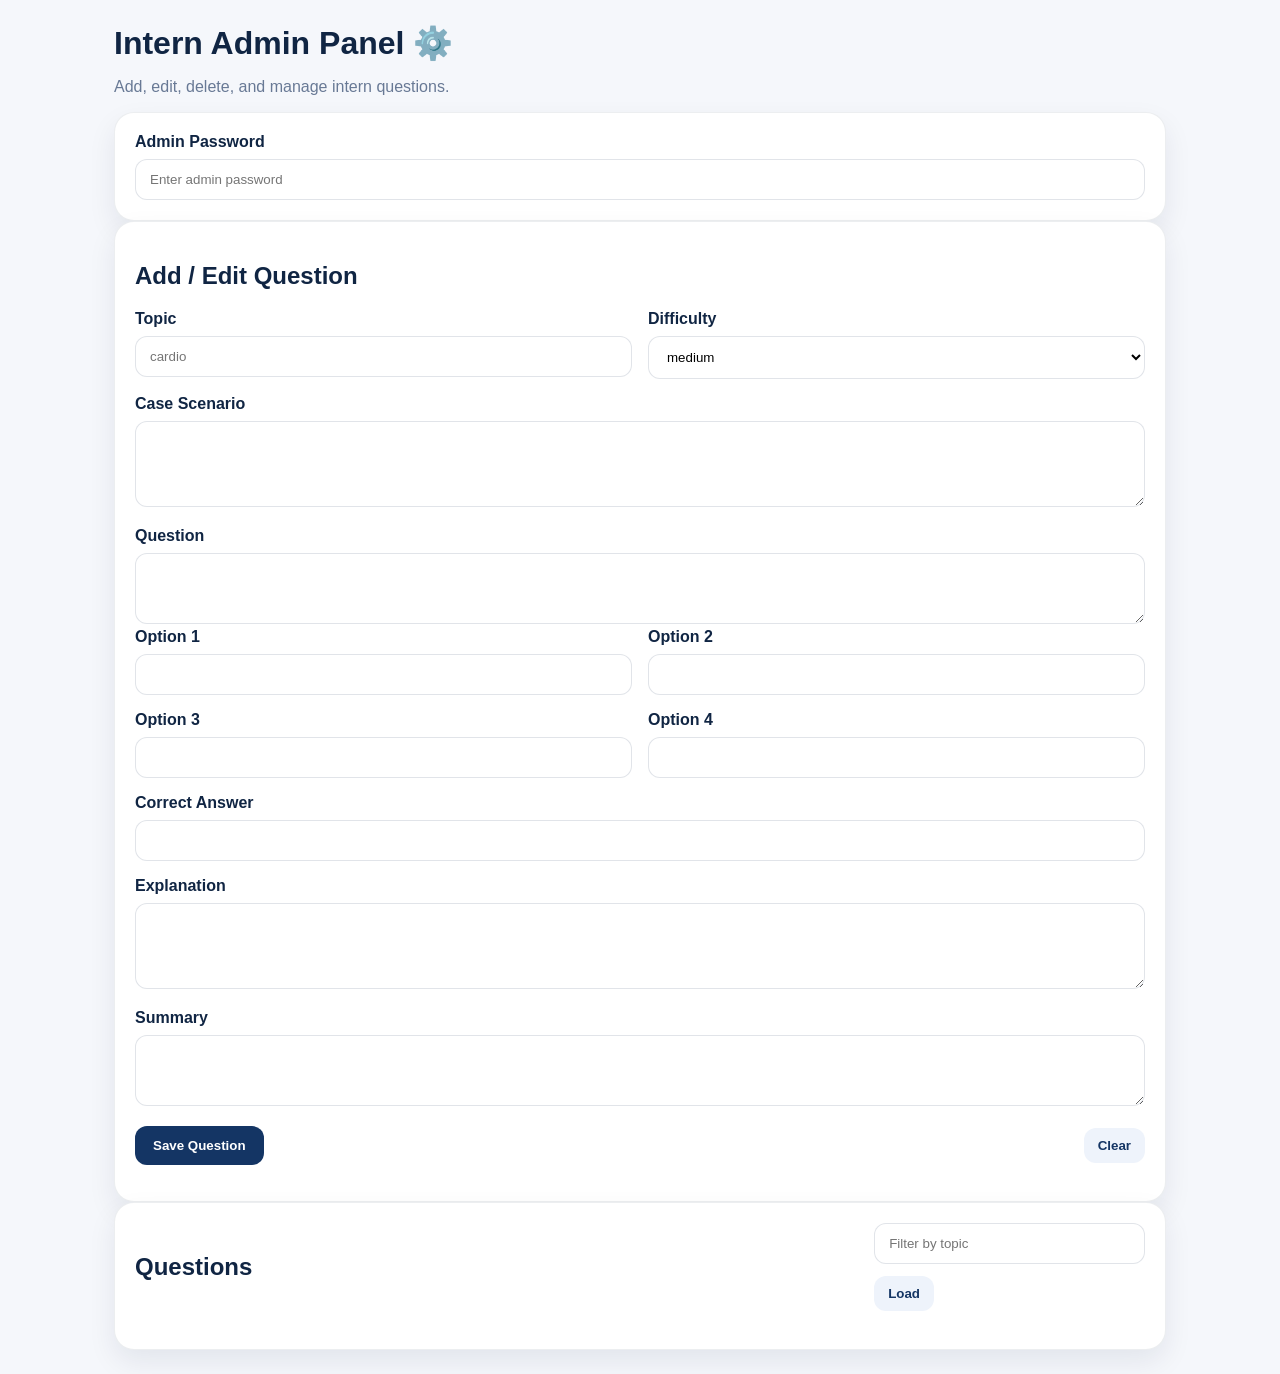
==== admin.html @ e6c75aa5 "Add files via upload" ====
<!DOCTYPE html>
<html lang="en">
<head>
  <meta charset="UTF-8" />
  <meta name="viewport" content="width=device-width, initial-scale=1.0" />
  <title>Intern Admin</title>
  <link rel="stylesheet" href="./intern.css" />
</head>
<body>
  <div class="container">
    <header class="topbar">
      <h1>Intern Admin Panel ⚙️</h1>
      <p class="muted">Add, edit, delete, and manage intern questions.</p>
    </header>

    <section class="card">
      <label>Admin Password</label>
      <input id="adminPassword" type="password" placeholder="Enter admin password" />
    </section>

    <section class="card">
      <h2>Add / Edit Question</h2>

      <input id="questionId" type="hidden" />

      <div class="grid two">
        <div>
          <label>Topic</label>
          <input id="topic" type="text" placeholder="cardio" />
        </div>
        <div>
          <label>Difficulty</label>
          <select id="difficulty">
            <option value="easy">easy</option>
            <option value="medium" selected>medium</option>
            <option value="hard">hard</option>
          </select>
        </div>
      </div>

      <div class="row">
        <label>Case Scenario</label>
        <textarea id="caseScenario" rows="4"></textarea>
      </div>

      <div class="row">
        <label>Question</label>
        <textarea id="question" rows="3"></textarea>
      </div>

      <div class="grid two">
        <div>
          <label>Option 1</label>
          <input id="opt1" type="text" />
        </div>
        <div>
          <label>Option 2</label>
          <input id="opt2" type="text" />
        </div>
        <div>
          <label>Option 3</label>
          <input id="opt3" type="text" />
        </div>
        <div>
          <label>Option 4</label>
          <input id="opt4" type="text" />
        </div>
      </div>

      <div class="row">
        <label>Correct Answer</label>
        <input id="correctAnswer" type="text" />
      </div>

      <div class="row">
        <label>Explanation</label>
        <textarea id="explanation" rows="4"></textarea>
      </div>

      <div class="row">
        <label>Summary</label>
        <textarea id="summary" rows="3"></textarea>
      </div>

      <div class="small-row" style="margin-top:16px;">
        <button id="saveBtn" class="primary-btn" type="button">Save Question</button>
        <button id="clearBtn" class="mini-btn" type="button">Clear</button>
      </div>

      <div id="adminMessage" class="row"></div>
    </section>

    <section class="card">
      <div class="review-head">
        <div>
          <h2>Questions</h2>
        </div>
        <div class="small-row">
          <input id="filterTopic" type="text" placeholder="Filter by topic" />
          <button id="loadBtn" class="mini-btn" type="button">Load</button>
        </div>
      </div>
      <div id="questionList" class="review-list"></div>
    </section>
  </div>

  <script src="./admin.js"></script>
</body>
</html>
---- intern.css ----
* { box-sizing: border-box; }
body {
  margin: 0;
  font-family: Inter, Arial, sans-serif;
  background: #f5f7fb;
  color: #102543;
}
.container {
  max-width: 1100px;
  margin: 0 auto;
  padding: 24px;
}
.topbar h1 {
  margin: 0 0 8px;
}
.muted {
  color: #687995;
}
.small {
  font-size: 0.92rem;
}
.hidden {
  display: none !important;
}
.card {
  background: #fff;
  border: 1px solid rgba(14,37,73,0.08);
  border-radius: 20px;
  padding: 20px;
  box-shadow: 0 12px 28px rgba(10,31,60,0.08);
}
.grid {
  display: grid;
  gap: 16px;
}
.grid.two {
  grid-template-columns: repeat(2, minmax(0,1fr));
  margin-bottom: 16px;
}
label {
  display: block;
  margin-bottom: 8px;
  font-weight: 700;
}
input, select, textarea {
  width: 100%;
  padding: 12px 14px;
  border-radius: 12px;
  border: 1px solid rgba(14,37,73,0.12);
  background: #fff;
}
.row {
  margin-top: 16px;
}
.primary-btn, .danger-btn, .mini-btn, .option-btn, .nav-btn {
  border: 0;
  border-radius: 12px;
  cursor: pointer;
  font-weight: 700;
}
.primary-btn {
  background: #143564;
  color: #fff;
  padding: 12px 18px;
}
.danger-btn {
  background: #d84d4d;
  color: #fff;
  padding: 12px 18px;
}
.mini-btn {
  background: #eef3fb;
  color: #143564;
  padding: 10px 14px;
}
.topic-block {
  margin-top: 10px;
}
.topic-head, .small-row, .review-head, .question-top, .action-row {
  display: flex;
  gap: 12px;
  align-items: center;
  justify-content: space-between;
  flex-wrap: wrap;
}
.topics-wrap {
  display: grid;
  grid-template-columns: repeat(auto-fill, minmax(180px, 1fr));
  gap: 10px;
  margin-top: 12px;
}
.topic-item {
  border: 1px solid rgba(14,37,73,0.08);
  background: #f8fbff;
  border-radius: 14px;
  padding: 12px;
}
.topic-item label {
  margin: 0;
  display: flex;
  gap: 8px;
  align-items: center;
  font-weight: 600;
}
#examShell {
  display: grid;
  grid-template-columns: 280px 1fr;
  gap: 18px;
  margin-top: 18px;
}
.sidebar {
  position: sticky;
  top: 20px;
  height: fit-content;
}
.pill {
  display: inline-block;
  padding: 8px 12px;
  border-radius: 999px;
  background: #fbf3d8;
  color: #102543;
  font-weight: 700;
}
.timer {
  font-size: 2rem;
  font-weight: 800;
  margin-top: 14px;
}
.progress-wrap {
  margin-top: 16px;
}
.progress-bar {
  width: 100%;
  height: 12px;
  border-radius: 999px;
  background: rgba(14,37,73,0.1);
  overflow: hidden;
}
.progress-fill {
  height: 100%;
  width: 0%;
  background: linear-gradient(90deg, #d7b14b, #e8c765);
}
.question-area {
  min-height: 420px;
}
.case-box, .answer-box, .summary-box, .review-card {
  border-radius: 16px;
  padding: 14px;
  margin-top: 14px;
}
.case-box {
  background: #f7faff;
  border: 1px solid rgba(14,37,73,0.08);
}
.answer-box {
  background: #eaf8f1;
  border: 1px solid rgba(28,157,97,0.2);
}
.summary-box {
  background: #eef6ff;
  border: 1px solid rgba(20,53,100,0.12);
}
.option-list {
  display: grid;
  gap: 12px;
  margin-top: 18px;
}
.option-btn {
  width: 100%;
  text-align: left;
  padding: 14px 16px;
  background: #fcfdff;
  border: 1px solid rgba(14,37,73,0.1);
}
.option-btn.selected {
  background: #eef6ff;
  border-color: #143564;
}
.option-btn.correct {
  background: #eaf8f1;
  border-color: rgba(28,157,97,0.28);
}
.option-btn.wrong {
  background: #fff0f0;
  border-color: rgba(216,77,77,0.24);
}
.bookmark-btn {
  background: #fff;
  border: 1px solid rgba(14,37,73,0.12);
  padding: 10px 14px;
  border-radius: 12px;
  cursor: pointer;
}
.bookmark-btn.active {
  background: #fbf3d8;
}
.review-list {
  display: grid;
  gap: 16px;
  margin-top: 18px;
}
.review-card {
  background: #f8fbff;
  border: 1px solid rgba(14,37,73,0.08);
}
.status-correct {
  color: #1c9d61;
  font-weight: 800;
}
.status-wrong {
  color: #d84d4d;
  font-weight: 800;
}
@media (max-width: 860px) {
  .grid.two, #examShell {
    grid-template-columns: 1fr;
  }
}
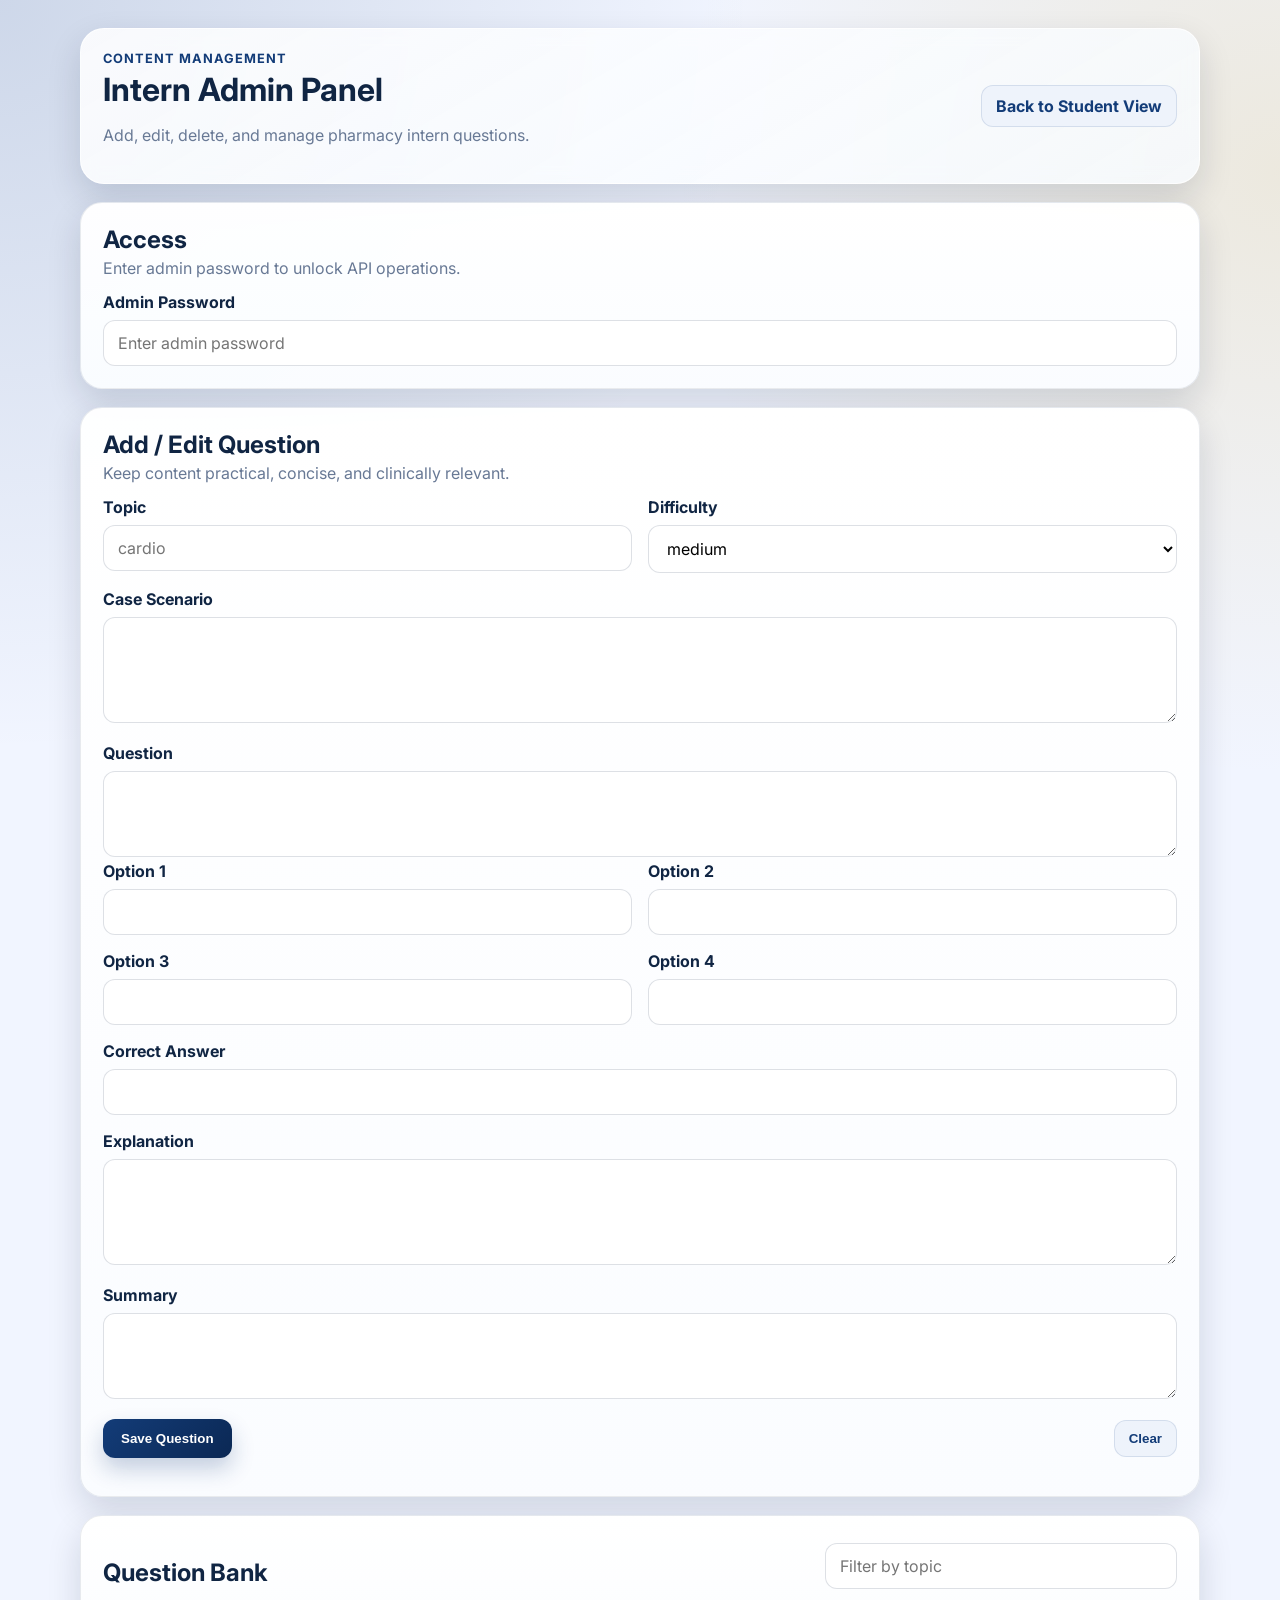
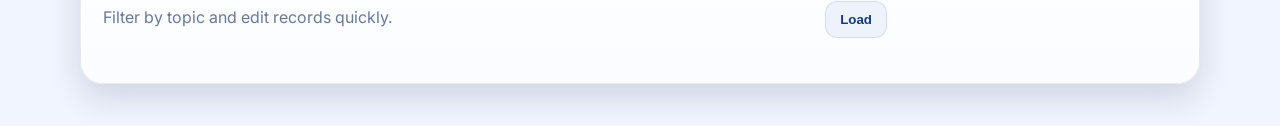
==== commit 21c6a6a1: "Rebuild student and admin UI with premium pharmacy-focused redesign" ====
--- a/admin.html
+++ b/admin.html
@@ -1,109 +1,130 @@
-<!DOCTYPE html>
-<html lang="en">
-<head>
-  <meta charset="UTF-8" />
-  <meta name="viewport" content="width=device-width, initial-scale=1.0" />
-  <title>Intern Admin</title>
-  <link rel="stylesheet" href="./intern.css" />
-</head>
-<body>
-  <div class="container">
-    <header class="topbar">
-      <h1>Intern Admin Panel ⚙️</h1>
-      <p class="muted">Add, edit, delete, and manage intern questions.</p>
-    </header>
-
-    <section class="card">
-      <label>Admin Password</label>
-      <input id="adminPassword" type="password" placeholder="Enter admin password" />
-    </section>
-
-    <section class="card">
-      <h2>Add / Edit Question</h2>
-
-      <input id="questionId" type="hidden" />
-
-      <div class="grid two">
-        <div>
-          <label>Topic</label>
-          <input id="topic" type="text" placeholder="cardio" />
-        </div>
-        <div>
-          <label>Difficulty</label>
-          <select id="difficulty">
-            <option value="easy">easy</option>
-            <option value="medium" selected>medium</option>
-            <option value="hard">hard</option>
-          </select>
-        </div>
-      </div>
-
-      <div class="row">
-        <label>Case Scenario</label>
-        <textarea id="caseScenario" rows="4"></textarea>
-      </div>
-
-      <div class="row">
-        <label>Question</label>
-        <textarea id="question" rows="3"></textarea>
-      </div>
-
-      <div class="grid two">
-        <div>
-          <label>Option 1</label>
-          <input id="opt1" type="text" />
-        </div>
-        <div>
-          <label>Option 2</label>
-          <input id="opt2" type="text" />
-        </div>
-        <div>
-          <label>Option 3</label>
-          <input id="opt3" type="text" />
-        </div>
-        <div>
-          <label>Option 4</label>
-          <input id="opt4" type="text" />
-        </div>
-      </div>
-
-      <div class="row">
-        <label>Correct Answer</label>
-        <input id="correctAnswer" type="text" />
-      </div>
-
-      <div class="row">
-        <label>Explanation</label>
-        <textarea id="explanation" rows="4"></textarea>
-      </div>
-
-      <div class="row">
-        <label>Summary</label>
-        <textarea id="summary" rows="3"></textarea>
-      </div>
-
-      <div class="small-row" style="margin-top:16px;">
-        <button id="saveBtn" class="primary-btn" type="button">Save Question</button>
-        <button id="clearBtn" class="mini-btn" type="button">Clear</button>
-      </div>
-
-      <div id="adminMessage" class="row"></div>
-    </section>
-
-    <section class="card">
-      <div class="review-head">
-        <div>
-          <h2>Questions</h2>
-        </div>
-        <div class="small-row">
-          <input id="filterTopic" type="text" placeholder="Filter by topic" />
-          <button id="loadBtn" class="mini-btn" type="button">Load</button>
-        </div>
-      </div>
-      <div id="questionList" class="review-list"></div>
-    </section>
-  </div>
-
-  <script src="./admin.js"></script>
-</body>
-</html>+<!DOCTYPE html>
+<html lang="en">
+<head>
+  <meta charset="UTF-8" />
+  <meta name="viewport" content="width=device-width, initial-scale=1.0" />
+  <title>Intern Admin | PharmaPrep</title>
+  <link rel="preconnect" href="https://fonts.googleapis.com">
+  <link rel="preconnect" href="https://fonts.gstatic.com" crossorigin>
+  <link href="https://fonts.googleapis.com/css2?family=Inter:wght@400;500;600;700;800&display=swap" rel="stylesheet">
+  <link rel="stylesheet" href="./intern.css" />
+</head>
+<body>
+  <div class="page-shell">
+    <div class="container admin-layout">
+      <header class="topbar glass reveal">
+        <nav class="site-nav">
+          <div>
+            <p class="eyebrow">Content Management</p>
+            <h1>Intern Admin Panel</h1>
+            <p class="muted">Add, edit, delete, and manage pharmacy intern questions.</p>
+          </div>
+          <div class="small-row nav-actions">
+            <a class="mini-btn link-btn" href="./index.html">Back to Student View</a>
+          </div>
+        </nav>
+      </header>
+
+      <section class="card reveal delay-1">
+        <div class="section-head">
+          <h2>Access</h2>
+          <p class="muted">Enter admin password to unlock API operations.</p>
+        </div>
+        <label for="adminPassword">Admin Password</label>
+        <input id="adminPassword" type="password" placeholder="Enter admin password" />
+      </section>
+
+      <section class="card reveal delay-2">
+        <div class="section-head">
+          <h2>Add / Edit Question</h2>
+          <p class="muted">Keep content practical, concise, and clinically relevant.</p>
+        </div>
+
+        <input id="questionId" type="hidden" />
+
+        <div class="grid two">
+          <div>
+            <label for="topic">Topic</label>
+            <input id="topic" type="text" placeholder="cardio" />
+          </div>
+          <div>
+            <label for="difficulty">Difficulty</label>
+            <select id="difficulty">
+              <option value="easy">easy</option>
+              <option value="medium" selected>medium</option>
+              <option value="hard">hard</option>
+            </select>
+          </div>
+        </div>
+
+        <div class="row">
+          <label for="caseScenario">Case Scenario</label>
+          <textarea id="caseScenario" rows="4"></textarea>
+        </div>
+
+        <div class="row">
+          <label for="question">Question</label>
+          <textarea id="question" rows="3"></textarea>
+        </div>
+
+        <div class="grid two">
+          <div>
+            <label for="opt1">Option 1</label>
+            <input id="opt1" type="text" />
+          </div>
+          <div>
+            <label for="opt2">Option 2</label>
+            <input id="opt2" type="text" />
+          </div>
+          <div>
+            <label for="opt3">Option 3</label>
+            <input id="opt3" type="text" />
+          </div>
+          <div>
+            <label for="opt4">Option 4</label>
+            <input id="opt4" type="text" />
+          </div>
+        </div>
+
+        <div class="row">
+          <label for="correctAnswer">Correct Answer</label>
+          <input id="correctAnswer" type="text" />
+        </div>
+
+        <div class="row">
+          <label for="explanation">Explanation</label>
+          <textarea id="explanation" rows="4"></textarea>
+        </div>
+
+        <div class="row">
+          <label for="summary">Summary</label>
+          <textarea id="summary" rows="3"></textarea>
+        </div>
+
+        <div class="small-row" style="margin-top:16px;">
+          <button id="saveBtn" class="primary-btn" type="button">Save Question</button>
+          <button id="clearBtn" class="mini-btn" type="button">Clear</button>
+        </div>
+
+        <div id="adminMessage" class="row"></div>
+      </section>
+
+      <section class="card reveal delay-3">
+        <div class="review-head">
+          <div>
+            <h2>Question Bank</h2>
+            <p class="muted">Filter by topic and edit records quickly.</p>
+          </div>
+          <div class="small-row">
+            <input id="filterTopic" type="text" placeholder="Filter by topic" />
+            <button id="loadBtn" class="mini-btn" type="button">Load</button>
+          </div>
+        </div>
+        <div id="questionList" class="review-list"></div>
+      </section>
+    </div>
+  </div>
+
+  <script src="./admin.js"></script>
+</body>
+</html>
--- a/intern.css
+++ b/intern.css
@@ -1,100 +1,281 @@
 * { box-sizing: border-box; }
-body {
+
+:root {
+  --bg: #f1f5ff;
+  --bg-deep: #0d1f3d;
+  --surface: #ffffff;
+  --surface-soft: #f8fbff;
+  --text: #102543;
+  --muted: #687995;
+  --border: rgba(14, 37, 73, 0.14);
+  --primary: #133c78;
+  --primary-strong: #0b2854;
+  --gold: #d7b14b;
+  --gold-soft: #f7e6b5;
+  --danger: #d84d4d;
+  --success: #1c9d61;
+  --shadow: 0 14px 34px rgba(8, 23, 48, 0.14);
+}
+
+html, body {
   margin: 0;
   font-family: Inter, Arial, sans-serif;
-  background: #f5f7fb;
-  color: #102543;
-}
+  color: var(--text);
+  background:
+    radial-gradient(circle at 0% 0%, rgba(19, 60, 120, .16), transparent 35%),
+    radial-gradient(circle at 100% 10%, rgba(215, 177, 75, .18), transparent 30%),
+    var(--bg);
+}
+
+a {
+  color: inherit;
+  text-decoration: none;
+}
+
+.page-shell {
+  min-height: 100dvh;
+  padding: 28px 0 42px;
+}
+
 .container {
-  max-width: 1100px;
-  margin: 0 auto;
-  padding: 24px;
-}
+  width: min(1120px, calc(100% - 32px));
+  margin-inline: auto;
+  display: grid;
+  gap: 18px;
+}
+
+.topbar {
+  border-radius: 24px;
+  padding: 22px;
+}
+
+.glass {
+  background: linear-gradient(150deg, rgba(255,255,255,0.86), rgba(247, 251, 255, 0.80));
+  border: 1px solid rgba(255, 255, 255, 0.75);
+  box-shadow: var(--shadow);
+  backdrop-filter: blur(8px);
+}
+
+.site-nav {
+  display: flex;
+  align-items: center;
+  justify-content: space-between;
+  gap: 14px;
+  flex-wrap: wrap;
+}
+
+.eyebrow {
+  margin: 0 0 4px;
+  color: var(--primary);
+  font-size: .8rem;
+  font-weight: 700;
+  letter-spacing: .08em;
+  text-transform: uppercase;
+}
+
 .topbar h1 {
-  margin: 0 0 8px;
-}
-.muted {
-  color: #687995;
-}
-.small {
-  font-size: 0.92rem;
-}
-.hidden {
-  display: none !important;
-}
+  margin: 0;
+  font-size: clamp(1.4rem, 3vw, 2rem);
+}
+
+.hero-grid {
+  margin-top: 18px;
+  display: grid;
+  grid-template-columns: 1.4fr 1fr;
+  gap: 16px;
+}
+
+.hero-grid h2 {
+  margin: 6px 0 8px;
+  font-size: clamp(1.2rem, 2.4vw, 1.8rem);
+}
+
+.hero-grid p {
+  margin: 0;
+  line-height: 1.55;
+}
+
+.hero-chips {
+  margin-top: 14px;
+  display: flex;
+  flex-wrap: wrap;
+  gap: 10px;
+}
+
+.stat-chip {
+  border-radius: 999px;
+  border: 1px solid rgba(19, 60, 120, .16);
+  background: #fff;
+  padding: 8px 12px;
+  font-size: .9rem;
+}
+
+.hero-art {
+  position: relative;
+  min-height: 160px;
+}
+
+.hero-orb {
+  position: absolute;
+  inset: 14px 0 0 auto;
+  width: 140px;
+  height: 140px;
+  border-radius: 50%;
+  background: radial-gradient(circle at 40% 40%, var(--gold-soft), var(--gold));
+  filter: blur(1px);
+}
+
+.hero-card {
+  position: absolute;
+  bottom: 0;
+  left: 0;
+  width: min(280px, 95%);
+  background: linear-gradient(160deg, rgba(13, 31, 61, .95), rgba(19, 60, 120, .92));
+  color: #fff;
+  border-radius: 18px;
+  border: 1px solid rgba(255,255,255,.12);
+  padding: 16px;
+}
+
+.hero-card p { margin: 0; }
+.hero-card h3 { margin: 6px 0; color: #fff; }
+
+.muted { color: var(--muted); }
+.small { font-size: .92rem; }
+.hidden { display: none !important; }
+
 .card {
-  background: #fff;
-  border: 1px solid rgba(14,37,73,0.08);
-  border-radius: 20px;
-  padding: 20px;
-  box-shadow: 0 12px 28px rgba(10,31,60,0.08);
-}
+  background: linear-gradient(180deg, rgba(255,255,255,.97), rgba(250,252,255,.97));
+  border: 1px solid rgba(14,37,73,.09);
+  border-radius: 22px;
+  padding: 22px;
+  box-shadow: var(--shadow);
+}
+
+.section-head h2 {
+  margin: 0;
+}
+
+.section-head p {
+  margin: 4px 0 14px;
+}
+
 .grid {
   display: grid;
   gap: 16px;
 }
+
 .grid.two {
-  grid-template-columns: repeat(2, minmax(0,1fr));
+  grid-template-columns: repeat(2, minmax(0, 1fr));
   margin-bottom: 16px;
 }
+
 label {
   display: block;
   margin-bottom: 8px;
   font-weight: 700;
 }
+
 input, select, textarea {
   width: 100%;
   padding: 12px 14px;
   border-radius: 12px;
-  border: 1px solid rgba(14,37,73,0.12);
+  border: 1px solid var(--border);
   background: #fff;
-}
-.row {
-  margin-top: 16px;
-}
-.primary-btn, .danger-btn, .mini-btn, .option-btn, .nav-btn {
+  font: inherit;
+  transition: border-color .2s ease, box-shadow .2s ease;
+}
+
+input:focus, select:focus, textarea:focus {
+  outline: none;
+  border-color: rgba(19, 60, 120, .5);
+  box-shadow: 0 0 0 4px rgba(19, 60, 120, .14);
+}
+
+.row { margin-top: 16px; }
+
+.primary-btn,
+.danger-btn,
+.mini-btn,
+.option-btn,
+.bookmark-btn,
+.link-btn {
+  border-radius: 12px;
   border: 0;
-  border-radius: 12px;
   cursor: pointer;
   font-weight: 700;
-}
+  transition: transform .16s ease, box-shadow .2s ease, filter .2s ease;
+}
+
+.primary-btn:hover,
+.danger-btn:hover,
+.mini-btn:hover,
+.bookmark-btn:hover,
+.link-btn:hover {
+  transform: translateY(-1px);
+  filter: brightness(1.03);
+}
+
 .primary-btn {
-  background: #143564;
+  background: linear-gradient(135deg, var(--primary), var(--primary-strong));
   color: #fff;
   padding: 12px 18px;
-}
+  box-shadow: 0 11px 22px rgba(19, 60, 120, .24);
+}
+
 .danger-btn {
-  background: #d84d4d;
+  background: linear-gradient(135deg, #e26666, var(--danger));
   color: #fff;
   padding: 12px 18px;
 }
-.mini-btn {
+
+.mini-btn,
+.link-btn {
   background: #eef3fb;
-  color: #143564;
+  color: var(--primary);
   padding: 10px 14px;
-}
-.topic-block {
-  margin-top: 10px;
-}
-.topic-head, .small-row, .review-head, .question-top, .action-row {
+  border: 1px solid rgba(19, 60, 120, .12);
+}
+
+.action-cta {
+  display: flex;
+  justify-content: flex-end;
+}
+
+.topic-block { margin-top: 10px; }
+
+.topic-head,
+.small-row,
+.review-head,
+.question-top,
+.action-row {
   display: flex;
   gap: 12px;
   align-items: center;
   justify-content: space-between;
   flex-wrap: wrap;
 }
+
 .topics-wrap {
   display: grid;
   grid-template-columns: repeat(auto-fill, minmax(180px, 1fr));
   gap: 10px;
   margin-top: 12px;
 }
+
 .topic-item {
-  border: 1px solid rgba(14,37,73,0.08);
-  background: #f8fbff;
+  border: 1px solid rgba(14,37,73,.08);
+  background: var(--surface-soft);
   border-radius: 14px;
   padding: 12px;
-}
+  transition: transform .16s ease, border-color .2s ease;
+}
+
+.topic-item:hover {
+  transform: translateY(-1px);
+  border-color: rgba(19, 60, 120, .25);
+}
+
 .topic-item label {
   margin: 0;
   display: flex;
@@ -102,118 +283,205 @@
   align-items: center;
   font-weight: 600;
 }
+
 #examShell {
   display: grid;
-  grid-template-columns: 280px 1fr;
+  grid-template-columns: 300px 1fr;
   gap: 18px;
-  margin-top: 18px;
-}
+}
+
 .sidebar {
   position: sticky;
-  top: 20px;
+  top: 16px;
   height: fit-content;
 }
+
 .pill {
   display: inline-block;
   padding: 8px 12px;
   border-radius: 999px;
-  background: #fbf3d8;
-  color: #102543;
+  background: linear-gradient(120deg, #fdf3d6, #fae8ad);
+  border: 1px solid rgba(215,177,75,.35);
+  color: var(--text);
   font-weight: 700;
 }
+
 .timer {
-  font-size: 2rem;
+  font-size: clamp(1.7rem, 4vw, 2.2rem);
   font-weight: 800;
   margin-top: 14px;
 }
-.progress-wrap {
-  margin-top: 16px;
-}
+
+.progress-wrap { margin-top: 16px; }
+
 .progress-bar {
   width: 100%;
   height: 12px;
   border-radius: 999px;
-  background: rgba(14,37,73,0.1);
+  background: rgba(14,37,73,.1);
   overflow: hidden;
 }
+
 .progress-fill {
   height: 100%;
   width: 0%;
-  background: linear-gradient(90deg, #d7b14b, #e8c765);
-}
-.question-area {
-  min-height: 420px;
-}
-.case-box, .answer-box, .summary-box, .review-card {
+  background: linear-gradient(90deg, var(--gold), #e8c765);
+  transition: width .35s ease;
+}
+
+.question-area { min-height: 440px; }
+
+.case-box,
+.answer-box,
+.summary-box,
+.review-card {
   border-radius: 16px;
   padding: 14px;
   margin-top: 14px;
 }
+
 .case-box {
   background: #f7faff;
-  border: 1px solid rgba(14,37,73,0.08);
-}
+  border: 1px solid rgba(14,37,73,.08);
+}
+
 .answer-box {
   background: #eaf8f1;
-  border: 1px solid rgba(28,157,97,0.2);
-}
+  border: 1px solid rgba(28,157,97,.2);
+}
+
 .summary-box {
   background: #eef6ff;
-  border: 1px solid rgba(20,53,100,0.12);
-}
+  border: 1px solid rgba(20,53,100,.12);
+}
+
 .option-list {
   display: grid;
   gap: 12px;
   margin-top: 18px;
 }
+
 .option-btn {
   width: 100%;
   text-align: left;
   padding: 14px 16px;
   background: #fcfdff;
-  border: 1px solid rgba(14,37,73,0.1);
-}
+  border: 1px solid rgba(14,37,73,.1);
+}
+
 .option-btn.selected {
   background: #eef6ff;
-  border-color: #143564;
-}
+  border-color: var(--primary);
+}
+
 .option-btn.correct {
   background: #eaf8f1;
-  border-color: rgba(28,157,97,0.28);
-}
+  border-color: rgba(28,157,97,.28);
+}
+
 .option-btn.wrong {
   background: #fff0f0;
-  border-color: rgba(216,77,77,0.24);
-}
+  border-color: rgba(216,77,77,.24);
+}
+
 .bookmark-btn {
   background: #fff;
-  border: 1px solid rgba(14,37,73,0.12);
+  border: 1px solid rgba(14,37,73,.12);
   padding: 10px 14px;
-  border-radius: 12px;
-  cursor: pointer;
-}
+}
+
 .bookmark-btn.active {
   background: #fbf3d8;
-}
+  border-color: rgba(215,177,75,.45);
+}
+
 .review-list {
   display: grid;
   gap: 16px;
   margin-top: 18px;
 }
+
 .review-card {
   background: #f8fbff;
-  border: 1px solid rgba(14,37,73,0.08);
-}
-.status-correct {
-  color: #1c9d61;
-  font-weight: 800;
-}
-.status-wrong {
-  color: #d84d4d;
-  font-weight: 800;
-}
-@media (max-width: 860px) {
-  .grid.two, #examShell {
+  border: 1px solid rgba(14,37,73,.08);
+}
+
+.status-correct { color: var(--success); font-weight: 800; }
+.status-wrong { color: var(--danger); font-weight: 800; }
+
+.message-box {
+  margin-top: 14px;
+  padding: 12px;
+  border-radius: 12px;
+  border: 1px solid rgba(19, 60, 120, .15);
+  background: #f7faff;
+}
+
+.message-box.error {
+  border-color: rgba(216,77,77,.28);
+  background: #fff4f4;
+}
+
+.reveal {
+  animation: fadeUp .45s ease both;
+}
+
+.delay-1 { animation-delay: .05s; }
+.delay-2 { animation-delay: .12s; }
+.delay-3 { animation-delay: .2s; }
+
+@keyframes fadeUp {
+  from {
+    opacity: 0;
+    transform: translateY(10px);
+  }
+  to {
+    opacity: 1;
+    transform: translateY(0);
+  }
+}
+
+@media (max-width: 980px) {
+  .hero-grid {
     grid-template-columns: 1fr;
   }
-}+
+  .hero-art {
+    min-height: 130px;
+  }
+
+  #examShell {
+    grid-template-columns: 1fr;
+  }
+
+  .sidebar {
+    position: static;
+  }
+}
+
+@media (max-width: 760px) {
+  .container {
+    width: min(1120px, calc(100% - 20px));
+  }
+
+  .topbar,
+  .card {
+    padding: 16px;
+  }
+
+  .grid.two {
+    grid-template-columns: 1fr;
+  }
+
+  .action-cta {
+    justify-content: stretch;
+  }
+
+  .action-cta .primary-btn {
+    width: 100%;
+  }
+
+  .question-top {
+    align-items: flex-start;
+  }
+}
